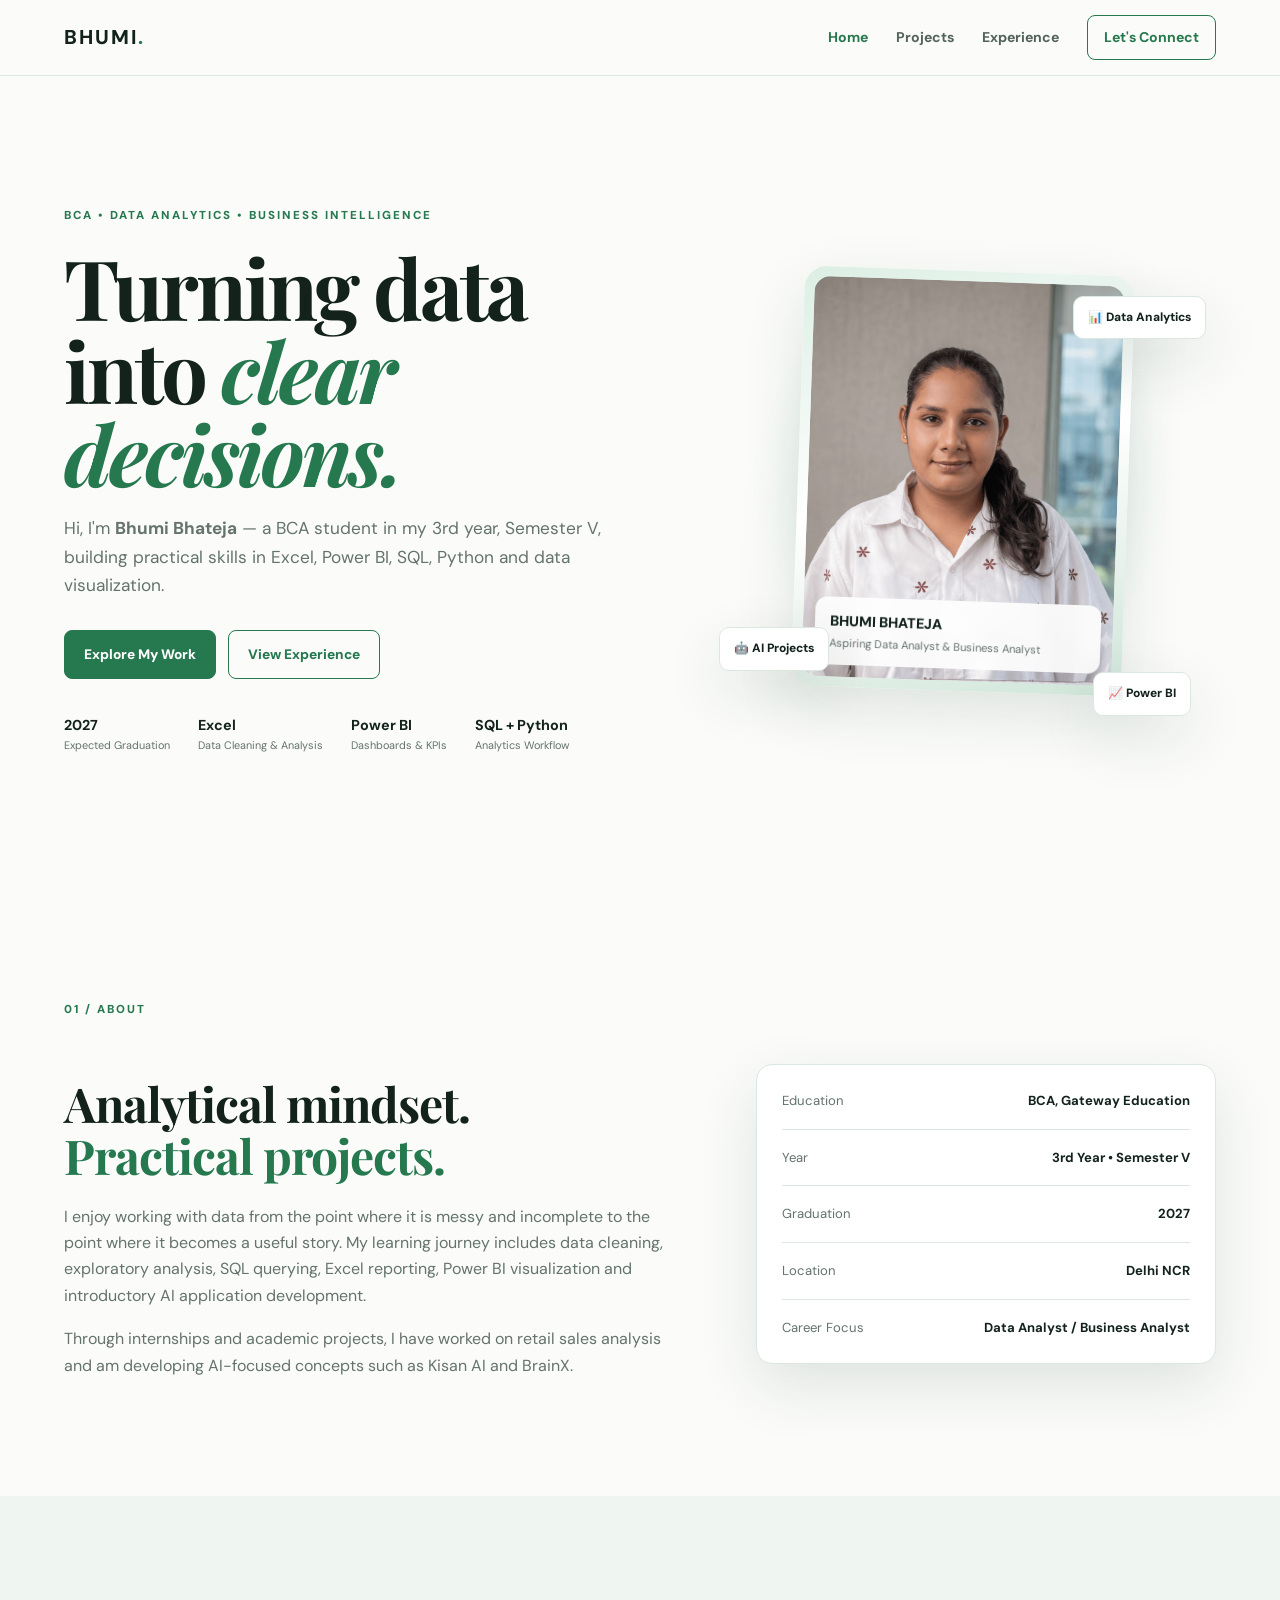
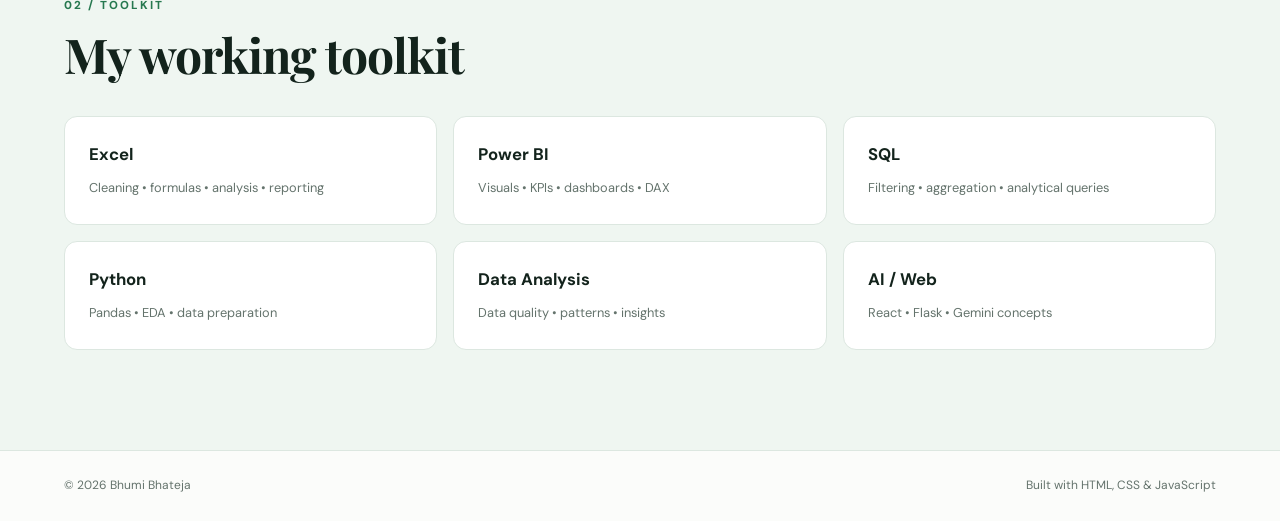
==== index.html @ cd30b734 "Add files via upload" ====
<!DOCTYPE html>
<html lang="en">
<head>
  <meta charset="UTF-8">
  <meta name="viewport" content="width=device-width, initial-scale=1.0">
  <meta name="description" content="Bhumi Bhateja — BCA student, aspiring Data Analyst and Business Analyst.">
  <title>Bhumi Bhateja | Portfolio</title>
  <link rel="stylesheet" href="style.css">
</head>
<body>
<header class="nav">
  <a class="brand" href="index.html">BHUMI<span>.</span></a>
  <button class="menu-toggle" aria-label="Open menu">☰</button>
  <nav class="nav-links">
    <a class="active" href="index.html">Home</a>
    <a href="projects.html">Projects</a>
    <a href="experience.html">Experience</a>
    <a class="nav-cta" href="mailto:bhatejabhumi@gmail.com">Let's Connect</a>
  </nav>
</header>

<main>
<section class="hero page">
  <div class="hero-copy">
    <div class="eyebrow">BCA • DATA ANALYTICS • BUSINESS INTELLIGENCE</div>
    <h1>Turning data into <em>clear decisions.</em></h1>
    <p class="hero-sub">
      Hi, I'm <strong>Bhumi Bhateja</strong> — a BCA student in my 3rd year,
      Semester V, building practical skills in Excel, Power BI, SQL, Python
      and data visualization.
    </p>
    <div class="actions">
      <a class="btn primary" href="projects.html">Explore My Work</a>
      <a class="btn ghost" href="experience.html">View Experience</a>
    </div>
    <div class="mini-stats">
      <div><strong>2027</strong><span>Expected Graduation</span></div>
      <div><strong>Excel</strong><span>Data Cleaning & Analysis</span></div>
      <div><strong>Power BI</strong><span>Dashboards & KPIs</span></div>
      <div><strong>SQL + Python</strong><span>Analytics Workflow</span></div>
    </div>
  </div>

  <div class="profile-wrap">
    <div class="profile-glow"></div>
    <div class="profile-card">
      <img src="assets/bhumi-profile.jpg" alt="Bhumi Bhateja">
      <div class="profile-caption">
        <span>BHUMI BHATEJA</span>
        <small>Aspiring Data Analyst & Business Analyst</small>
      </div>
    </div>
    <div class="float-chip chip-one">📊 Data Analytics</div>
    <div class="float-chip chip-two">🤖 AI Projects</div>
    <div class="float-chip chip-three">📈 Power BI</div>
  </div>
</section>

<section class="section page">
  <div class="section-label">01 / ABOUT</div>
  <div class="two-col">
    <div>
      <h2>Analytical mindset.<br><span>Practical projects.</span></h2>
      <p>
        I enjoy working with data from the point where it is messy and incomplete
        to the point where it becomes a useful story. My learning journey includes
        data cleaning, exploratory analysis, SQL querying, Excel reporting,
        Power BI visualization and introductory AI application development.
      </p>
      <p>
        Through internships and academic projects, I have worked on retail sales
        analysis and am developing AI-focused concepts such as Kisan AI and BrainX.
      </p>
    </div>
    <div class="fact-card">
      <div><span>Education</span><strong>BCA, Gateway Education</strong></div>
      <div><span>Year</span><strong>3rd Year • Semester V</strong></div>
      <div><span>Graduation</span><strong>2027</strong></div>
      <div><span>Location</span><strong>Delhi NCR</strong></div>
      <div><span>Career Focus</span><strong>Data Analyst / Business Analyst</strong></div>
    </div>
  </div>
</section>

<section class="section soft page">
  <div class="section-label">02 / TOOLKIT</div>
  <h2>My working toolkit</h2>
  <div class="skill-grid">
    <article><b>Excel</b><span>Cleaning • formulas • analysis • reporting</span></article>
    <article><b>Power BI</b><span>Visuals • KPIs • dashboards • DAX</span></article>
    <article><b>SQL</b><span>Filtering • aggregation • analytical queries</span></article>
    <article><b>Python</b><span>Pandas • EDA • data preparation</span></article>
    <article><b>Data Analysis</b><span>Data quality • patterns • insights</span></article>
    <article><b>AI / Web</b><span>React • Flask • Gemini concepts</span></article>
  </div>
</section>
</main>

<footer>
  <span>© <span id="year"></span> Bhumi Bhateja</span>
  <span>Built with HTML, CSS & JavaScript</span>
</footer>
<script src="script.js"></script>
</body>
</html>
---- style.css ----
@import url('https://fonts.googleapis.com/css2?family=DM+Sans:wght@400;500;600;700;800&family=Playfair+Display:ital,wght@0,600;0,700;1,600;1,700&display=swap');

:root{
  --ink:#13231c;--muted:#64736c;--paper:#fbfcfa;--white:#fff;
  --green:#26784f;--green2:#dcefe4;--line:#dce7e0;--soft:#eff6f1;
  --navy:#14231d;--shadow:0 22px 60px rgba(18,48,34,.12)
}
*{box-sizing:border-box;margin:0;padding:0}
html{scroll-behavior:smooth}
body{font-family:"DM Sans",sans-serif;color:var(--ink);background:var(--paper);line-height:1.65}
a{text-decoration:none;color:inherit}
.page{width:min(1180px,90%);margin:auto}
.nav{height:76px;padding:0 5%;display:flex;align-items:center;justify-content:space-between;position:sticky;top:0;z-index:50;background:rgba(251,252,250,.92);backdrop-filter:blur(16px);border-bottom:1px solid var(--line)}
.brand{font-size:1.25rem;font-weight:800;letter-spacing:2px}.brand span{color:var(--green)}
.nav-links{display:flex;align-items:center;gap:28px;font-size:.88rem;font-weight:700;color:#53635b}
.nav-links a:hover,.nav-links .active{color:var(--green)}
.nav-cta{padding:10px 16px!important;border:1px solid var(--green);border-radius:8px;color:var(--green)!important}
.menu-toggle{display:none;border:0;background:none;font-size:1.5rem}
.hero{min-height:calc(100vh - 76px);display:grid;grid-template-columns:1.08fr .92fr;gap:50px;align-items:center;padding-top:55px;padding-bottom:70px}
.eyebrow,.section-label{color:var(--green);font-size:.72rem;font-weight:800;letter-spacing:2px}
.hero h1,.page-header h1{font-family:"Playfair Display",serif;font-size:clamp(3.4rem,6.5vw,6.3rem);line-height:1;letter-spacing:-3px;margin:20px 0}
.hero h1 em,.page-header h1 em{color:var(--green);font-style:italic}
.hero-sub{max-width:650px;font-size:1.08rem;color:var(--muted)}
.actions{display:flex;gap:12px;margin:30px 0}
.btn{display:inline-block;padding:12px 19px;border-radius:8px;font-weight:800;font-size:.86rem;border:1px solid var(--green)}
.primary{background:var(--green);color:#fff}.ghost{color:var(--green)}.ghost:hover{background:var(--soft)}
.mini-stats{display:flex;gap:28px;flex-wrap:wrap;margin-top:35px}.mini-stats div{display:flex;flex-direction:column}.mini-stats strong{font-size:.9rem}.mini-stats span{font-size:.68rem;color:var(--muted)}
.profile-wrap{height:510px;position:relative;display:grid;place-items:center}
.profile-glow{position:absolute;width:420px;height:420px;border-radius:50%;background:radial-gradient(circle,#dcefe4 0%,#f3f8f4 58%,transparent 70%);filter:blur(3px)}
.profile-card{position:relative;width:330px;height:420px;border-radius:22px;overflow:hidden;background:linear-gradient(160deg,#dcefe4,#fff 48%,#cfe5d8);padding:10px;box-shadow:var(--shadow);transform:rotate(2deg);z-index:2}
.profile-card img{width:100%;height:100%;object-fit:cover;object-position:center 25%;border-radius:16px;display:block}
.profile-caption{position:absolute;left:22px;right:22px;bottom:22px;padding:13px 15px;border-radius:12px;background:rgba(255,255,255,.9);backdrop-filter:blur(8px);display:flex;flex-direction:column}.profile-caption span{font-weight:800;font-size:.9rem}.profile-caption small{color:var(--muted);font-size:.7rem}
.float-chip{position:absolute;background:#fff;border:1px solid var(--line);padding:11px 14px;border-radius:10px;box-shadow:var(--shadow);font-size:.75rem;font-weight:800;z-index:4}.chip-one{top:70px;right:10px}.chip-two{bottom:65px;left:10px}.chip-three{bottom:20px;right:25px}
.section{padding:100px 0}.soft{background:var(--soft);width:100%;padding-left:5%;padding-right:5%}
.section h2{font-family:"Playfair Display",serif;font-size:3rem;line-height:1.08;letter-spacing:-1px;margin:14px 0 22px}.section h2 span{color:var(--green)}
.two-col{display:grid;grid-template-columns:1.15fr .85fr;gap:70px;margin-top:45px}.two-col p{color:var(--muted);margin:0 0 17px;max-width:680px}
.fact-card{background:#fff;border:1px solid var(--line);border-radius:16px;padding:8px 25px;box-shadow:var(--shadow);height:max-content}.fact-card div{padding:17px 0;border-bottom:1px solid var(--line);display:flex;justify-content:space-between;gap:20px;font-size:.82rem}.fact-card div:last-child{border:0}.fact-card span{color:var(--muted)}.fact-card strong{text-align:right}
.skill-grid{display:grid;grid-template-columns:repeat(3,1fr);gap:16px;margin-top:35px}.skill-grid article{background:#fff;border:1px solid var(--line);padding:24px;border-radius:13px}.skill-grid b{display:block;font-size:1.05rem;margin-bottom:5px}.skill-grid span{color:var(--muted);font-size:.8rem}
.page-header{padding-top:90px;padding-bottom:55px}.page-header h1{max-width:900px;font-size:clamp(3rem,6vw,5.7rem)}.page-header p{max-width:720px;color:var(--muted);font-size:1.03rem}
.project-list{display:grid;grid-template-columns:1fr 1fr;gap:20px;padding-top:20px}.project{background:#fff;border:1px solid var(--line);border-radius:16px;padding:30px;transition:.25s;box-shadow:0 5px 22px rgba(20,45,33,.04)}.project:hover{transform:translateY(-5px);box-shadow:var(--shadow)}.project.large{grid-column:span 2;border-top:4px solid var(--green)}
.project-meta{display:flex;justify-content:space-between;color:#94a099;font-size:.75rem;font-weight:800}.tag{padding:5px 9px;border-radius:20px;font-size:.63rem;letter-spacing:.5px}.green{background:#e4f2e9;color:#26784f}.blue{background:#e8f0fa;color:#3b6d9c}.purple{background:#f0e9fa;color:#73529b}.orange{background:#fff0df;color:#a8651d}
.project h2{font-family:"Playfair Display",serif;font-size:1.75rem;margin:22px 0 9px;line-height:1.15}.project p{color:var(--muted);font-size:.87rem}.insight{margin-top:20px;padding:15px;background:var(--soft);border-left:3px solid var(--green);display:flex;gap:12px;font-size:.8rem}.insight b{white-space:nowrap}.tech-row{display:flex;flex-wrap:wrap;gap:7px;margin:20px 0}.tech-row span{border:1px solid var(--line);padding:5px 9px;border-radius:5px;font-size:.68rem;font-weight:700}.status{font-size:.72rem;font-weight:800}.done{color:var(--green)}.progress{color:#a66b1f}
.process{display:grid;grid-template-columns:repeat(4,1fr);gap:15px;margin-top:35px}.process div{background:#fff;border:1px solid var(--line);padding:24px;border-radius:12px;display:flex;flex-direction:column;gap:12px}.process strong{color:var(--green);font-family:"Playfair Display",serif;font-size:1.6rem}.process span{font-weight:700;font-size:.82rem}
.timeline{border-left:2px solid #cfe0d4;margin:40px 0 0 8px;padding-left:35px;max-width:900px}.timeline article{position:relative;padding-bottom:48px}.timeline article:last-child{padding-bottom:0}.timeline article:before{content:"";position:absolute;width:12px;height:12px;border-radius:50%;background:var(--green);left:-42px;top:5px;border:3px solid var(--paper)}.timeline-date{color:var(--green);font-size:.7rem;font-weight:800;letter-spacing:1px}.timeline h2{font-family:"Playfair Display",serif;font-size:1.7rem;margin:5px 0 0}.timeline h3{font-size:.9rem;margin-bottom:7px}.timeline p{color:var(--muted);font-size:.87rem;max-width:750px}
.cert-grid{display:grid;grid-template-columns:repeat(3,1fr);gap:16px;margin-top:35px}.cert{background:#fff;border:1px solid var(--line);border-radius:13px;padding:24px}.cert-logo{font-size:.7rem;font-weight:900;letter-spacing:1.5px;color:var(--green);margin-bottom:16px}.cert h3{font-size:1rem;margin-bottom:7px}.cert p{font-size:.78rem;color:var(--muted)}
.contact{margin-top:25px;margin-bottom:70px;background:var(--navy);color:#fff;border-radius:18px;padding:55px 6%;display:flex;justify-content:space-between;align-items:center;gap:35px}.contact h2{font-family:"Playfair Display",serif;font-size:2.7rem;line-height:1.05;margin:12px 0}.contact p{color:#b8c6be}.section-label.light{color:#a9d9bb}.contact-actions{display:flex;flex-direction:column;gap:9px;align-items:flex-end}.contact-actions a,.contact-actions span{border:1px solid #4d6056;border-radius:8px;padding:9px 12px;font-size:.78rem}.contact-actions a:hover{background:#fff;color:var(--navy)}
footer{padding:25px 5%;border-top:1px solid var(--line);display:flex;justify-content:space-between;color:var(--muted);font-size:.75rem}
@media(max-width:900px){.hero{grid-template-columns:1fr}.profile-wrap{height:450px}.two-col{grid-template-columns:1fr}.skill-grid,.cert-grid{grid-template-columns:1fr 1fr}.project-list{grid-template-columns:1fr}.project.large{grid-column:span 1}.process{grid-template-columns:1fr 1fr}.contact{flex-direction:column;align-items:flex-start}.contact-actions{align-items:flex-start}}
@media(max-width:650px){.nav{padding:0 5%}.menu-toggle{display:block}.nav-links{display:none;position:absolute;left:0;right:0;top:76px;background:var(--paper);padding:20px 5%;flex-direction:column;align-items:flex-start;border-bottom:1px solid var(--line)}.nav-links.open{display:flex}.hero{padding-top:50px}.hero h1,.page-header h1{font-size:3.15rem;letter-spacing:-1.5px}.section{padding:75px 0}.soft{padding-left:5%;padding-right:5%}.skill-grid,.cert-grid,.process{grid-template-columns:1fr}.profile-card{width:290px;height:380px}.float-chip{font-size:.68rem}.chip-one{right:0}.chip-two{left:0}.chip-three{right:0}.contact h2{font-size:2.15rem}.contact-actions{width:100%}.contact-actions a,.contact-actions span{width:100%}footer{flex-direction:column;gap:8px}}
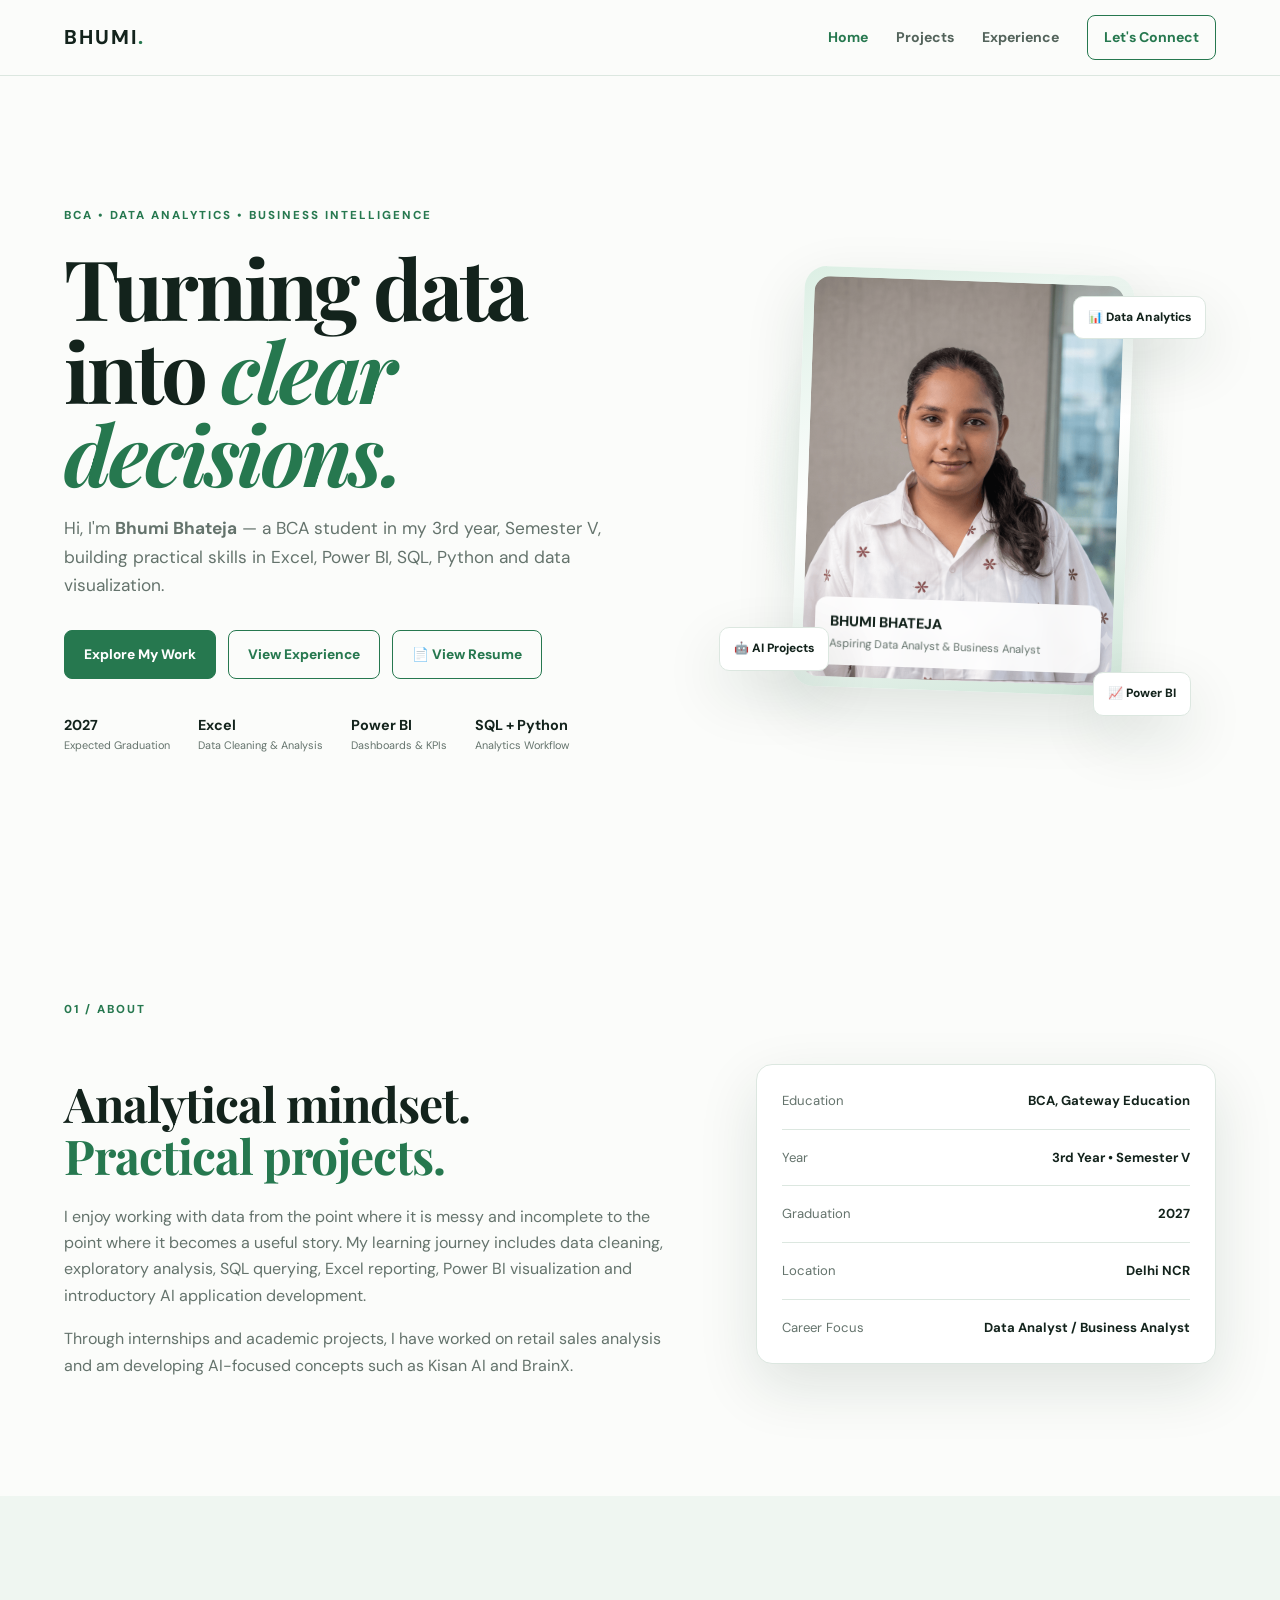
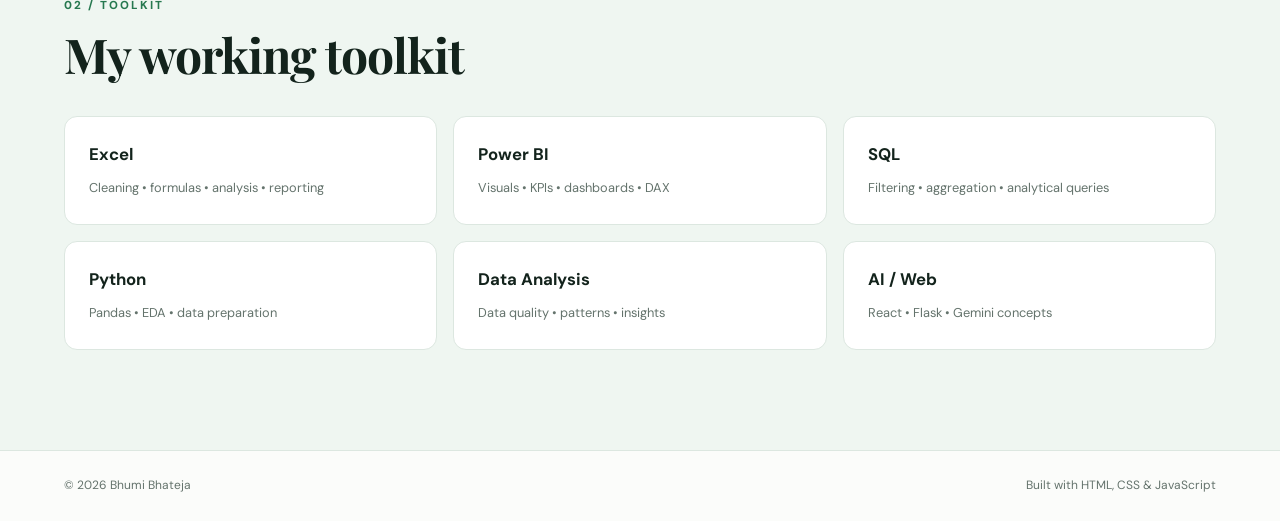
==== commit 2aeae5b6: "Add resume link to index.html Added a link to view the resume in the actions section." ====
--- a/index.html
+++ b/index.html
@@ -30,9 +30,12 @@
       and data visualization.
     </p>
     <div class="actions">
-      <a class="btn primary" href="projects.html">Explore My Work</a>
-      <a class="btn ghost" href="experience.html">View Experience</a>
-    </div>
+    <a class="btn primary" href="projects.html">Explore My Work</a>
+    <a class="btn ghost" href="experience.html">View Experience</a>
+    <a class="btn ghost" href="Bhumi_Bhateja_Resume%20(1).pdf" target="_blank">
+        📄 View Resume
+    </a>
+</div>
     <div class="mini-stats">
       <div><strong>2027</strong><span>Expected Graduation</span></div>
       <div><strong>Excel</strong><span>Data Cleaning & Analysis</span></div>
@@ -102,4 +105,4 @@
 </footer>
 <script src="script.js"></script>
 </body>
-</html>+</html>
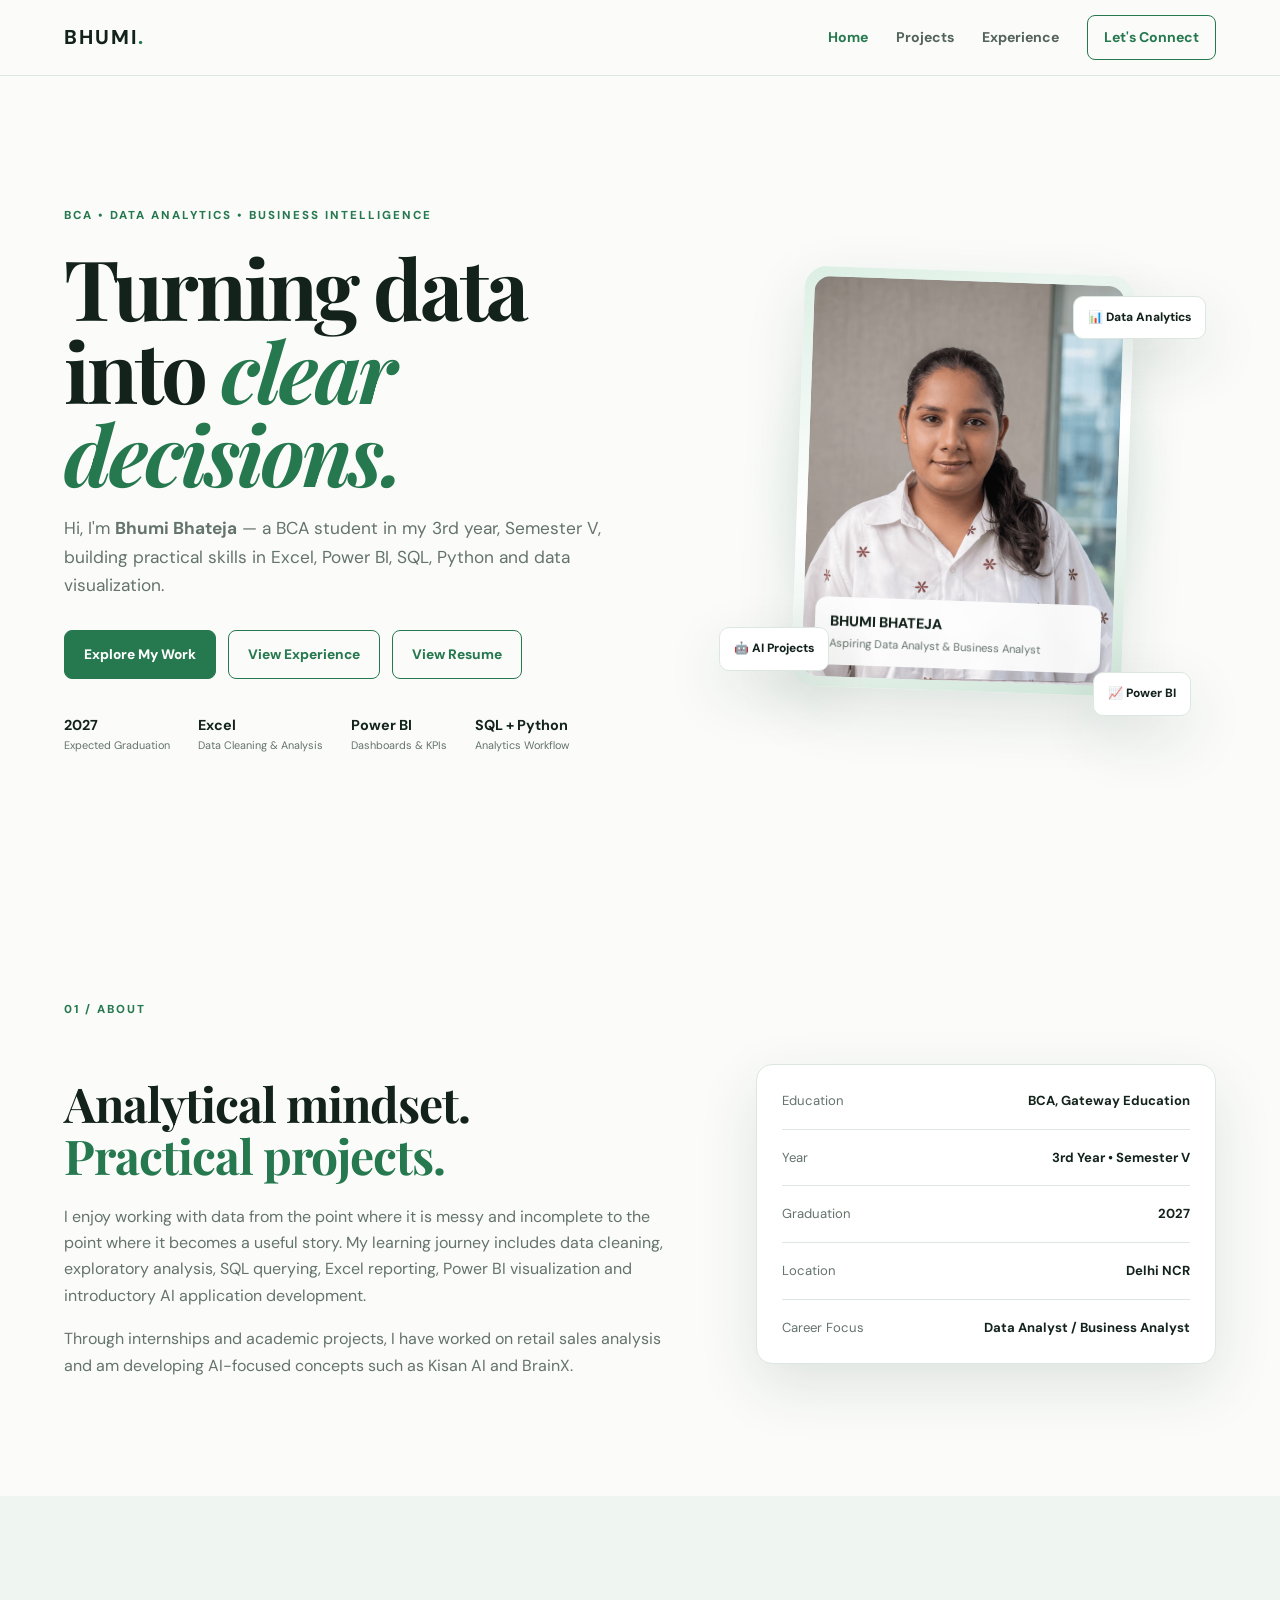
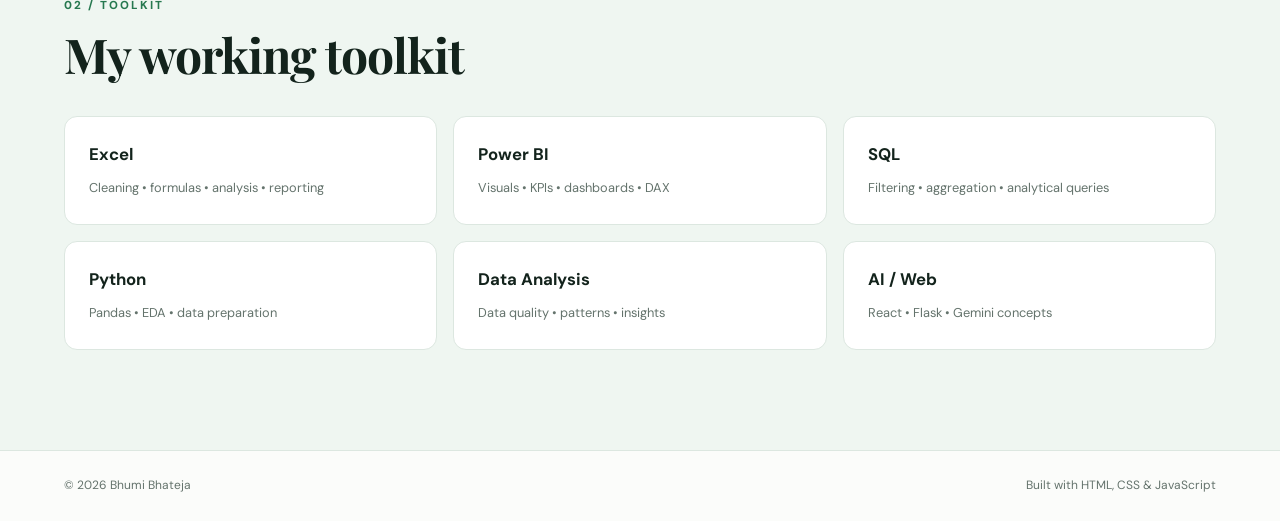
==== commit ecd377bd: "Enhance resume link with rel attribute Added rel attribute to resume link for security." ====
--- a/index.html
+++ b/index.html
@@ -32,9 +32,7 @@
     <div class="actions">
     <a class="btn primary" href="projects.html">Explore My Work</a>
     <a class="btn ghost" href="experience.html">View Experience</a>
-    <a class="btn ghost" href="Bhumi_Bhateja_Resume%20(1).pdf" target="_blank">
-        📄 View Resume
-    </a>
+    <a class="btn ghost" href="Bhumi_Bhateja_Resume%20(1).pdf" target="_blank" rel="noopener noreferrer">View Resume</a>
 </div>
     <div class="mini-stats">
       <div><strong>2027</strong><span>Expected Graduation</span></div>
